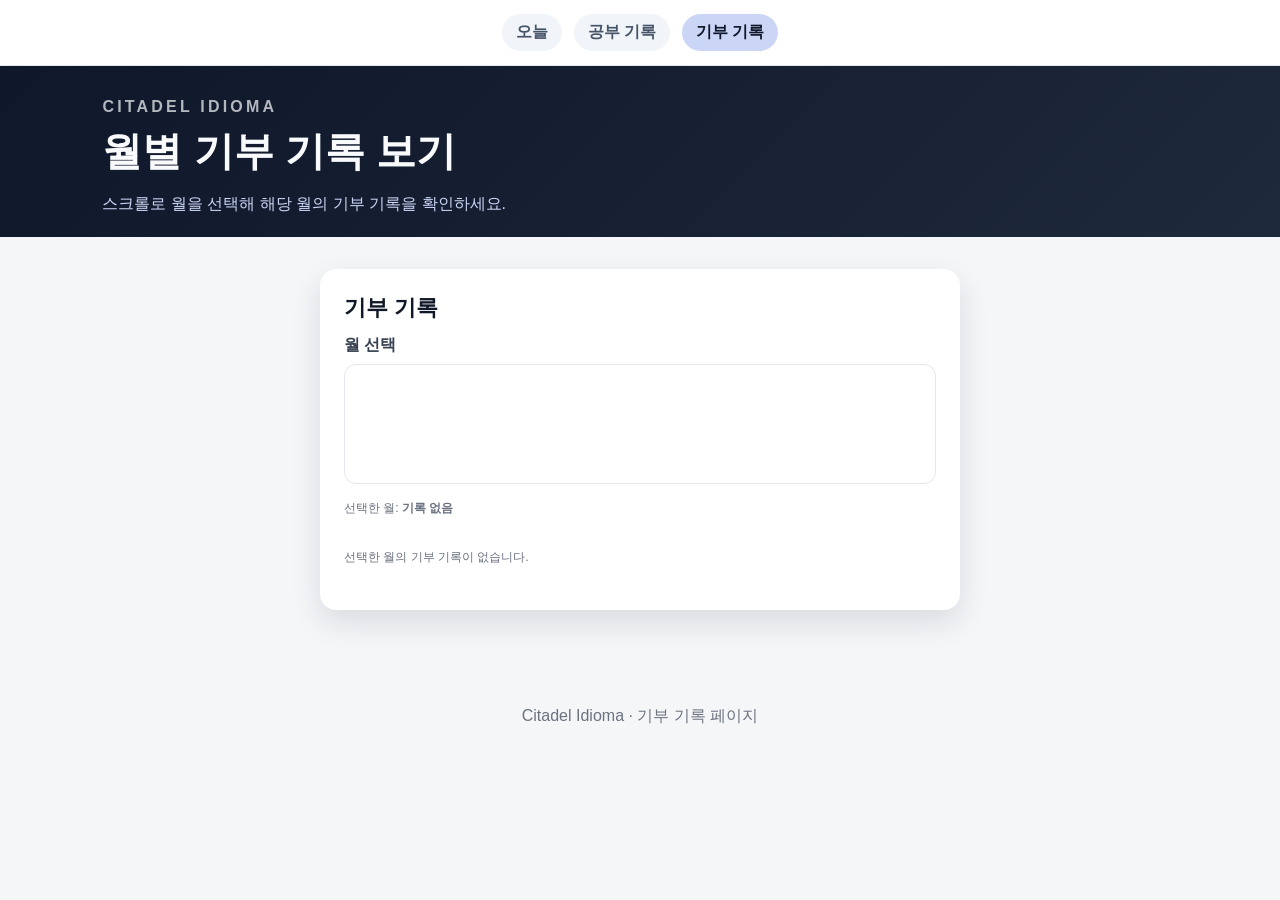
==== donation-history.html @ cbd3b204 "Update donation settings and pagination" ====
<!doctype html>
<html lang="ko">
  <head>
    <meta charset="UTF-8" />
    <meta name="viewport" content="width=device-width, initial-scale=1" />
    <title>Citadel Idioma · 기부 기록</title>
    <link rel="stylesheet" href="styles.css" />
  </head>
  <body>
    <nav class="site-nav">
      <a href="index.html">오늘</a>
      <a href="study-history.html">공부 기록</a>
      <a href="donation-history.html" class="active">기부 기록</a>
    </nav>

    <header class="hero compact">
      <div>
        <p class="eyebrow">Citadel Idioma</p>
        <h1>월별 기부 기록 보기</h1>
        <p class="subtitle">스크롤로 월을 선택해 해당 월의 기부 기록을 확인하세요.</p>
      </div>
    </header>

    <main>
      <section class="grid single">
        <div class="card">
          <h2>기부 기록</h2>
          <div class="stack">
            <label>
              월 선택
              <select id="donation-month-select" class="scroll-select" size="6"></select>
            </label>
            <p class="hint">
              선택한 월: <strong id="donation-history-month">-</strong>
            </p>
            <div id="donation-history-list" class="history-list"></div>
            <p id="donation-history-empty-page" class="hint">선택한 월의 기부 기록이 없습니다.</p>
            <div id="donation-history-pagination" class="pagination"></div>
          </div>
        </div>
      </section>
    </main>

    <footer>
      <p>Citadel Idioma · 기부 기록 페이지</p>
    </footer>

    <script src="app.js"></script>
  </body>
</html>
---- styles.css ----
:root {
  color-scheme: light;
  font-family: "Pretendard", "Apple SD Gothic Neo", "Malgun Gothic", sans-serif;
  background: #f5f6f8;
  color: #111827;
}

* {
  box-sizing: border-box;
}

body {
  margin: 0;
  padding: 0;
}

.site-nav {
  display: flex;
  gap: 12px;
  align-items: center;
  justify-content: center;
  padding: 14px 16px;
  background: #ffffff;
  border-bottom: 1px solid #e2e8f0;
  position: sticky;
  top: 0;
  z-index: 5;
}

.site-nav a {
  text-decoration: none;
  color: #475569;
  font-weight: 600;
  padding: 8px 14px;
  border-radius: 999px;
  background: #f1f5f9;
}

.site-nav a.active {
  color: #0f172a;
  background: #cbd5f5;
}

header.hero {
  display: grid;
  grid-template-columns: repeat(auto-fit, minmax(280px, 1fr));
  gap: 24px;
  padding: 48px 8vw 32px;
  align-items: center;
  background: linear-gradient(135deg, #0f172a, #1e293b);
  color: #f8fafc;
}

header.hero.compact {
  padding: 32px 8vw 20px;
}

h1 {
  margin: 8px 0 12px;
  font-size: clamp(28px, 4vw, 40px);
}

h2 {
  margin-top: 0;
  font-size: 22px;
}

.eyebrow {
  letter-spacing: 0.2em;
  text-transform: uppercase;
  font-weight: 600;
  opacity: 0.7;
  margin: 0;
}

.subtitle {
  max-width: 520px;
  line-height: 1.6;
  margin: 0;
  color: #cbd5f5;
}

main {
  padding: 32px 8vw 56px;
}

.grid {
  display: grid;
  gap: 24px;
  grid-template-columns: repeat(auto-fit, minmax(300px, 1fr));
}

.grid.single {
  grid-template-columns: minmax(280px, 640px);
  justify-content: center;
}

.card {
  background: #ffffff;
  border-radius: 16px;
  padding: 24px;
  box-shadow: 0 12px 30px rgba(15, 23, 42, 0.12);
}

.card h2 {
  margin-bottom: 12px;
}

.muted {
  margin-top: 0;
  color: #6b7280;
  line-height: 1.5;
}

.stack {
  display: grid;
  gap: 16px;
}

.row {
  display: flex;
  gap: 12px;
  flex-wrap: wrap;
  align-items: center;
}

.status-row {
  justify-content: space-between;
}

label {
  display: grid;
  gap: 8px;
  font-weight: 600;
  color: #374151;
}

input[type="text"],
input[type="number"],
input:not([type]) {
  padding: 10px 12px;
  border-radius: 10px;
  border: 1px solid #d1d5db;
  font-size: 14px;
}

textarea {
  padding: 10px 12px;
  border-radius: 10px;
  border: 1px solid #d1d5db;
  font-size: 14px;
  resize: vertical;
  min-height: 80px;
}

textarea[readonly] {
  background: #f9fafb;
  color: #111827;
}

select {
  padding: 10px 12px;
  border-radius: 10px;
  border: 1px solid #d1d5db;
  font-size: 14px;
  background: #fff;
}

.hidden {
  display: none;
}

button,
.file {
  border: none;
  padding: 10px 16px;
  border-radius: 999px;
  font-weight: 600;
  cursor: pointer;
  background: #e5e7eb;
  color: #111827;
  transition: all 0.2s ease;
}

button:hover,
.file:hover {
  transform: translateY(-1px);
  box-shadow: 0 8px 18px rgba(15, 23, 42, 0.12);
}

button:focus-visible,
button.is-pressed,
.file:focus-visible {
  outline: 3px solid #0f172a;
  outline-offset: 2px;
  box-shadow: 0 0 0 4px rgba(15, 23, 42, 0.15);
}

button.primary {
  background: #2563eb;
  color: #fff;
}

#discord-app-login {
  flex: 1;
}

#discord-web-login {
  flex: 1;
}

button.accent,
#download.accent {
  background: #f59e0b;
  color: #111827;
  text-decoration: none;
}

button.ghost {
  background: transparent;
  border: 1px solid #cbd5f5;
}

.timer {
  font-size: 36px;
  font-weight: 700;
  letter-spacing: 1px;
}

.pill {
  background: #e2e8f0;
  color: #1f2937;
  font-weight: 600;
  padding: 8px 12px;
  border-radius: 999px;
  font-size: 13px;
}

.session-list {
  display: grid;
  gap: 12px;
  padding: 12px;
  border-radius: 12px;
  border: 1px solid #e5e7eb;
  background: #f8fafc;
}

.session-title {
  margin: 0;
  font-weight: 700;
  color: #0f172a;
}

.session-items {
  display: grid;
  gap: 12px;
}

.session-item {
  background: #fff;
  border-radius: 12px;
  padding: 12px 14px;
  border: 1px solid #e5e7eb;
  display: grid;
  gap: 8px;
}

.session-header {
  display: flex;
  justify-content: space-between;
  align-items: center;
  gap: 8px;
}

.session-index {
  font-weight: 700;
  color: #1f2937;
}

.session-status {
  font-size: 12px;
  font-weight: 700;
  padding: 4px 10px;
  border-radius: 999px;
  background: #f1f5f9;
  color: #475569;
}

.session-status.success {
  background: #dcfce7;
  color: #166534;
}

.session-status.pending {
  background: #fee2e2;
  color: #991b1b;
}

.session-meta {
  display: grid;
  gap: 4px;
  font-size: 13px;
  color: #475569;
}

.session-meta strong {
  color: #111827;
}

.session-meta .session-rate {
  color: #1d4ed8;
  font-weight: 700;
}

.history-list {
  display: grid;
  gap: 10px;
}

.history-item {
  background: #fff;
  border-radius: 12px;
  padding: 12px 14px;
  border: 1px solid #e5e7eb;
  display: grid;
  gap: 6px;
  font-size: 13px;
  color: #475569;
}

.history-item strong {
  color: #111827;
}

.history-day {
  display: grid;
  gap: 8px;
  padding: 12px;
  border-radius: 12px;
  border: 1px solid #e5e7eb;
  background: #f8fafc;
}

.history-day__title {
  margin: 0;
  font-weight: 700;
  color: #0f172a;
  font-size: 14px;
}

.blink-address {
  display: grid;
  gap: 6px;
  padding: 12px 14px;
  border-radius: 12px;
  border: 1px solid #e5e7eb;
  background: #f8fafc;
}

.blink-label {
  font-size: 12px;
  color: #64748b;
  font-weight: 700;
}

.locked {
  opacity: 0.6;
  pointer-events: none;
  filter: grayscale(0.2);
}

.preview {
  display: grid;
  gap: 12px;
}

.preview video,
.preview canvas,
.preview img,
.result canvas {
  width: 100%;
  border-radius: 12px;
  background: #0f172a;
  min-height: 220px;
  object-fit: cover;
}

.preview canvas,
.preview img {
  display: none;
}

#badge {
  display: none;
}

.profile {
  border-radius: 14px;
  overflow: hidden;
  border: 1px solid #e5e7eb;
  display: none;
}

.profile .banner {
  height: 90px;
  background: linear-gradient(135deg, #1e293b, #334155);
}

.profile-body {
  display: flex;
  gap: 12px;
  align-items: center;
  padding: 12px 16px 16px;
}

.profile-body img {
  width: 56px;
  height: 56px;
  border-radius: 50%;
  background: #e5e7eb;
  border: 3px solid transparent;
  box-sizing: border-box;
}

.profile-body img.status-ok {
  border-color: #16a34a;
}

.profile-body img.status-pending {
  border-color: #dc2626;
}

.login-user {
  display: inline-flex;
  align-items: center;
  gap: 8px;
  font-weight: 700;
  color: #0f172a;
  background: #e2e8f0;
  border-radius: 999px;
  padding: 8px 12px;
}

.login-label {
  font-size: 12px;
  color: #475569;
}

.profile-name {
  margin: 0;
  font-weight: 700;
  color: #0f172a;
}

.profile-meta {
  margin: 4px 0 0;
  color: #475569;
  font-size: 13px;
}

#discord-card h2 {
  color: #0f172a;
}

.result {
  display: grid;
  gap: 12px;
}

#download {
  display: none;
  justify-content: center;
  padding: 10px 16px;
  border-radius: 999px;
  text-align: center;
}

#discord-logout {
  display: none;
}

.hint {
  font-size: 12px;
  color: #6b7280;
  margin: 0;
}

.pagination {
  display: flex;
  flex-wrap: wrap;
  gap: 8px;
  justify-content: center;
  padding-top: 4px;
}

.page-button {
  border-radius: 10px;
  padding: 6px 12px;
  border: 1px solid #cbd5f5;
  background: #fff;
  font-size: 13px;
}

.page-button.active {
  background: #1e293b;
  color: #fff;
  border-color: #1e293b;
}

.scroll-select {
  width: 100%;
  padding: 8px;
  border-radius: 12px;
  border: 1px solid #e2e8f0;
  background: #ffffff;
  font-size: 14px;
}

.file input {
  display: none;
}

footer {
  text-align: center;
  padding: 24px;
  color: #6b7280;
}

.wallet-modal {
  position: fixed;
  inset: 0;
  background: rgba(15, 23, 42, 0.6);
  display: flex;
  align-items: center;
  justify-content: center;
  padding: 24px;
  z-index: 20;
}

.wallet-modal.hidden {
  display: none;
}

.wallet-modal__panel {
  background: #ffffff;
  border-radius: 16px;
  padding: 20px;
  width: min(420px, 100%);
  box-shadow: 0 20px 60px rgba(15, 23, 42, 0.2);
  display: grid;
  gap: 16px;
}

.wallet-modal__header {
  display: flex;
  justify-content: space-between;
  align-items: center;
  gap: 12px;
}

.wallet-modal__header h3 {
  margin: 0;
  font-size: 18px;
  color: #0f172a;
}

.wallet-modal__close {
  border: none;
  background: transparent;
  font-size: 18px;
  cursor: pointer;
  color: #64748b;
}

.wallet-modal__body {
  display: grid;
  gap: 12px;
}

.wallet-invoice {
  display: grid;
  gap: 12px;
  padding: 12px;
  border-radius: 12px;
  border: 1px solid #e5e7eb;
  background: #f8fafc;
  justify-items: center;
}

.wallet-invoice__label {
  margin: 0;
  font-size: 12px;
  font-weight: 700;
  color: #64748b;
  text-transform: uppercase;
  letter-spacing: 0.08em;
}

.wallet-invoice__content {
  display: flex;
  gap: 12px;
  align-items: center;
  flex-wrap: wrap;
  justify-content: center;
}

#wallet-invoice-qr {
  width: 100%;
  max-width: 240px;
  border-radius: 12px;
  justify-self: center;
  background: #fff;
  padding: 8px;
  flex: 0 0 160px;
  cursor: pointer;
}

.wallet-option {
  width: 100%;
  justify-content: center;
  background: #0f172a;
  color: #f8fafc;
}

.wallet-option:hover {
  background: #1e293b;
}

.wallet-option:disabled {
  cursor: not-allowed;
  opacity: 0.6;
  background: #334155;
}

@media (max-width: 640px) {
  header.hero {
    padding: 40px 6vw 28px;
  }

  main {
    padding: 28px 6vw 40px;
  }
}
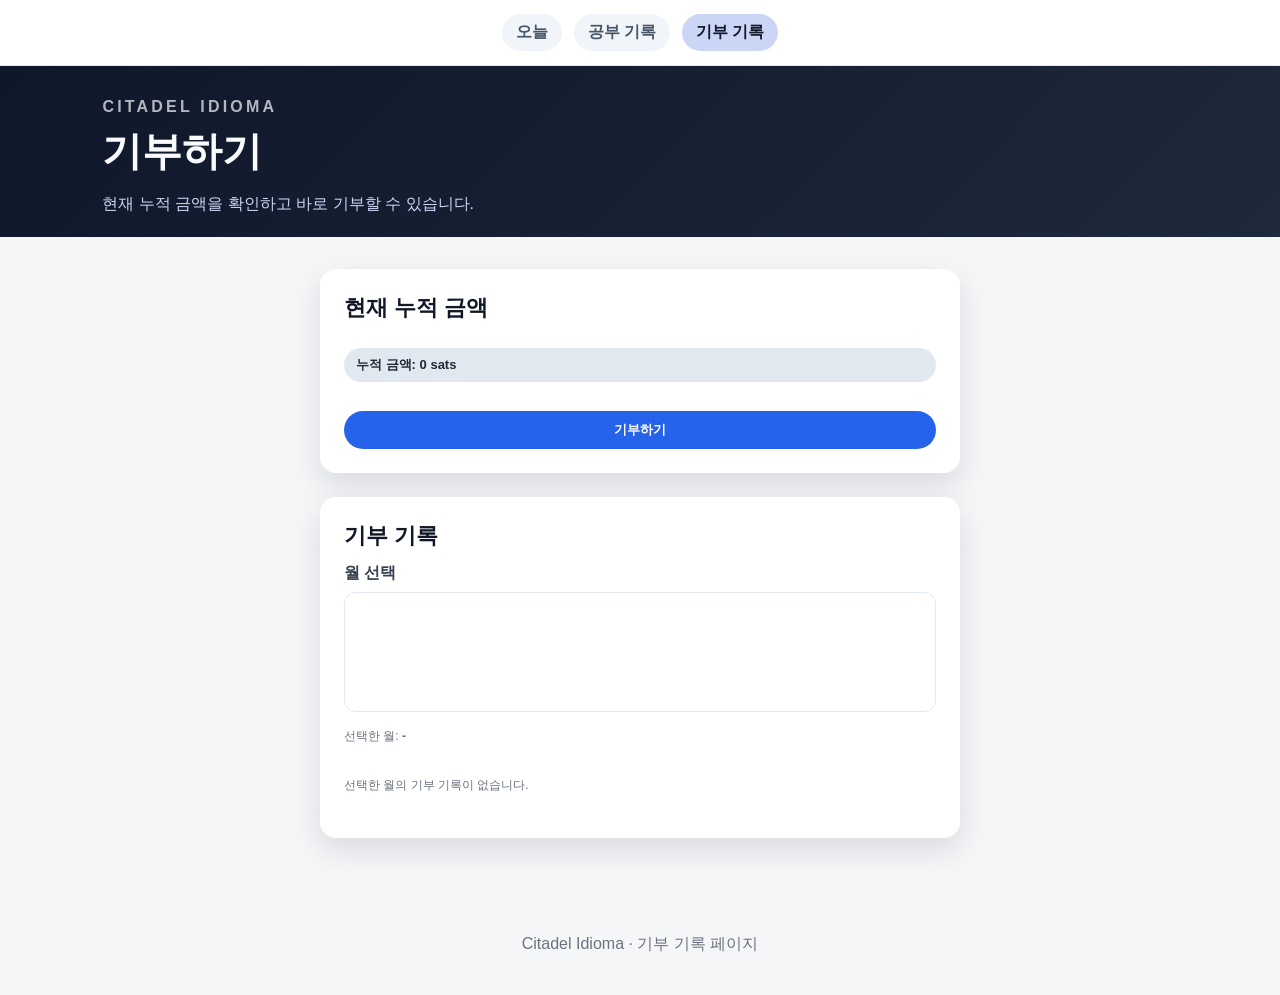
==== commit 38846c36: "Merge pull request #39 from AsadoConKimchi/codex/update-study-tracking-and-donation-features-09vzz7 " ====
--- a/donation-history.html
+++ b/donation-history.html
@@ -16,13 +16,20 @@
     <header class="hero compact">
       <div>
         <p class="eyebrow">Citadel Idioma</p>
-        <h1>월별 기부 기록 보기</h1>
-        <p class="subtitle">스크롤로 월을 선택해 해당 월의 기부 기록을 확인하세요.</p>
+        <h1>기부하기</h1>
+        <p class="subtitle">현재 누적 금액을 확인하고 바로 기부할 수 있습니다.</p>
       </div>
     </header>
 
     <main>
       <section class="grid single">
+        <div class="card">
+          <h2>현재 누적 금액</h2>
+          <div class="stack">
+            <p class="pill">누적 금액: <strong id="donation-page-total">0 sats</strong></p>
+            <button id="donation-page-pay" class="primary">기부하기</button>
+          </div>
+        </div>
         <div class="card">
           <h2>기부 기록</h2>
           <div class="stack">
--- a/styles.css
+++ b/styles.css
@@ -227,6 +227,17 @@
   letter-spacing: 1px;
 }
 
+.timer-row {
+  display: flex;
+  flex-direction: column;
+  gap: 6px;
+}
+
+.timer-note {
+  font-size: 13px;
+  color: #64748b;
+}
+
 .pill {
   background: #e2e8f0;
   color: #1f2937;
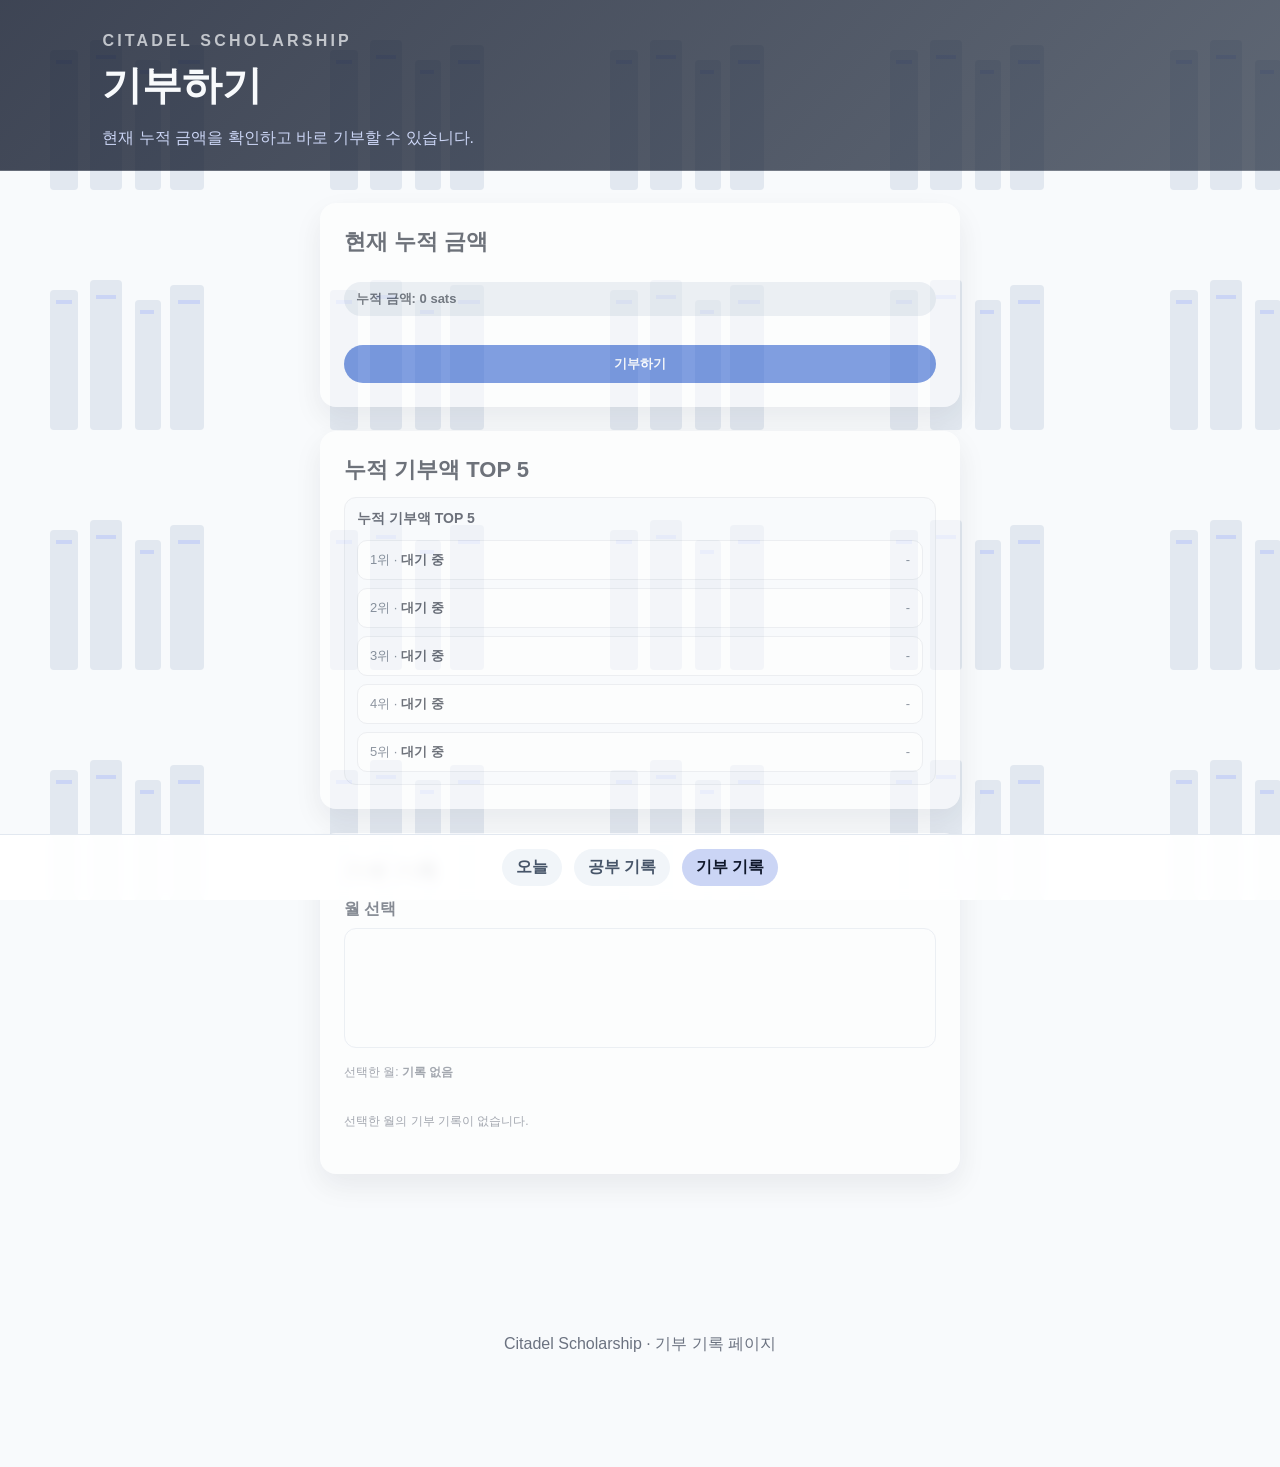
==== commit b07644f3: "Enable video uploads for certification cards" ====
--- a/donation-history.html
+++ b/donation-history.html
@@ -3,7 +3,7 @@
   <head>
     <meta charset="UTF-8" />
     <meta name="viewport" content="width=device-width, initial-scale=1" />
-    <title>Citadel Idioma · 기부 기록</title>
+    <title>Citadel Scholarship · 기부 기록</title>
     <link rel="stylesheet" href="styles.css" />
   </head>
   <body>
@@ -15,7 +15,7 @@
 
     <header class="hero compact">
       <div>
-        <p class="eyebrow">Citadel Idioma</p>
+        <p class="eyebrow">Citadel Scholarship</p>
         <h1>기부하기</h1>
         <p class="subtitle">현재 누적 금액을 확인하고 바로 기부할 수 있습니다.</p>
       </div>
@@ -28,6 +28,15 @@
           <div class="stack">
             <p class="pill">누적 금액: <strong id="donation-page-total">0 sats</strong></p>
             <button id="donation-page-pay" class="primary">기부하기</button>
+          </div>
+        </div>
+        <div class="card">
+          <h2>누적 기부액 TOP 5</h2>
+          <div class="stack">
+            <div class="leaderboard">
+              <p class="leaderboard-title">누적 기부액 TOP 5</p>
+              <ol id="donation-leaderboard" class="leaderboard-list"></ol>
+            </div>
           </div>
         </div>
         <div class="card">
@@ -49,7 +58,7 @@
     </main>
 
     <footer>
-      <p>Citadel Idioma · 기부 기록 페이지</p>
+      <p>Citadel Scholarship · 기부 기록 페이지</p>
     </footer>
 
     <script src="app.js"></script>
--- a/styles.css
+++ b/styles.css
@@ -1,7 +1,6 @@
 :root {
   color-scheme: light;
   font-family: "Pretendard", "Apple SD Gothic Neo", "Malgun Gothic", sans-serif;
-  background: #f5f6f8;
   color: #111827;
 }
 
@@ -12,6 +11,11 @@
 body {
   margin: 0;
   padding: 0;
+  min-height: 100vh;
+  background-color: #f8fafc;
+  background-image: url("data:image/svg+xml,%3Csvg%20xmlns%3D%27http%3A//www.w3.org/2000/svg%27%20width%3D%27240%27%20height%3D%27240%27%20viewBox%3D%270%200%20240%20240%27%3E%3Crect%20width%3D%27240%27%20height%3D%27240%27%20fill%3D%27%23f8fafc%27/%3E%3Cg%20fill%3D%27%23e2e8f0%27%3E%3Crect%20x%3D%2730%27%20y%3D%2750%27%20width%3D%2728%27%20height%3D%27140%27%20rx%3D%274%27/%3E%3Crect%20x%3D%2770%27%20y%3D%2740%27%20width%3D%2732%27%20height%3D%27150%27%20rx%3D%274%27/%3E%3Crect%20x%3D%27115%27%20y%3D%2760%27%20width%3D%2726%27%20height%3D%27130%27%20rx%3D%274%27/%3E%3Crect%20x%3D%27150%27%20y%3D%2745%27%20width%3D%2734%27%20height%3D%27145%27%20rx%3D%274%27/%3E%3C/g%3E%3Cg%20fill%3D%27%23cbd5f5%27%3E%3Crect%20x%3D%2736%27%20y%3D%2760%27%20width%3D%2716%27%20height%3D%274%27/%3E%3Crect%20x%3D%2776%27%20y%3D%2755%27%20width%3D%2720%27%20height%3D%274%27/%3E%3Crect%20x%3D%27120%27%20y%3D%2770%27%20width%3D%2714%27%20height%3D%274%27/%3E%3Crect%20x%3D%27158%27%20y%3D%2760%27%20width%3D%2722%27%20height%3D%274%27/%3E%3C/g%3E%3C/svg%3E");
+  background-size: 280px 240px;
+  background-attachment: fixed;
 }
 
 .site-nav {
@@ -20,11 +24,14 @@
   align-items: center;
   justify-content: center;
   padding: 14px 16px;
-  background: #ffffff;
-  border-bottom: 1px solid #e2e8f0;
-  position: sticky;
-  top: 0;
-  z-index: 5;
+  background: rgba(255, 255, 255, 0.92);
+  border-top: 1px solid #e2e8f0;
+  position: fixed;
+  bottom: 0;
+  left: 0;
+  right: 0;
+  z-index: 10;
+  backdrop-filter: blur(6px);
 }
 
 .site-nav a {
@@ -42,13 +49,13 @@
 }
 
 header.hero {
-  display: grid;
-  grid-template-columns: repeat(auto-fit, minmax(280px, 1fr));
-  gap: 24px;
   padding: 48px 8vw 32px;
-  align-items: center;
-  background: linear-gradient(135deg, #0f172a, #1e293b);
   color: #f8fafc;
+  background-image:
+    linear-gradient(135deg, rgba(15, 23, 42, 0.8), rgba(30, 41, 59, 0.7)),
+    url("https://images.unsplash.com/photo-1519682337058-a94d519337bc?auto=format&fit=crop&w=1800&q=80");
+  background-size: cover;
+  background-position: center;
 }
 
 header.hero.compact {
@@ -58,6 +65,48 @@
 h1 {
   margin: 8px 0 12px;
   font-size: clamp(28px, 4vw, 40px);
+}
+
+.hero-top {
+  display: flex;
+  align-items: flex-start;
+  justify-content: space-between;
+  gap: 24px;
+  flex-wrap: wrap;
+}
+
+.hero-brand {
+  max-width: 520px;
+}
+
+.hero-brand-title {
+  margin: 0 0 8px;
+  font-size: 18px;
+  font-weight: 700;
+  letter-spacing: 0.08em;
+}
+
+.hero-brand-subtitle {
+  margin: 0;
+  font-size: 18px;
+  line-height: 1.6;
+  color: #e2e8f0;
+}
+
+.hero-login {
+  display: grid;
+  gap: 12px;
+  justify-items: end;
+  text-align: right;
+  min-width: min(360px, 100%);
+}
+
+.hero-login-actions {
+  justify-content: flex-end;
+}
+
+.hero-login-meta {
+  justify-content: flex-end;
 }
 
 h2 {
@@ -81,7 +130,7 @@
 }
 
 main {
-  padding: 32px 8vw 56px;
+  padding: 32px 8vw 120px;
 }
 
 .grid {
@@ -142,6 +191,31 @@
   border-radius: 10px;
   border: 1px solid #d1d5db;
   font-size: 14px;
+}
+
+.unit-input {
+  position: relative;
+  display: block;
+}
+
+.unit-input input {
+  padding-right: 56px;
+}
+
+.unit-input::after {
+  content: attr(data-unit);
+  position: absolute;
+  right: 14px;
+  top: 50%;
+  transform: translateY(-50%);
+  font-size: 13px;
+  font-weight: 600;
+  color: #94a3b8;
+  pointer-events: none;
+}
+
+.unit-input input::placeholder {
+  color: #94a3b8;
 }
 
 textarea {
@@ -401,6 +475,10 @@
   display: none;
 }
 
+#camera {
+  display: none;
+}
+
 #badge {
   display: none;
 }
@@ -410,18 +488,14 @@
   overflow: hidden;
   border: 1px solid #e5e7eb;
   display: none;
-}
-
-.profile .banner {
-  height: 90px;
-  background: linear-gradient(135deg, #1e293b, #334155);
+  background: #ffffff;
 }
 
 .profile-body {
   display: flex;
   gap: 12px;
   align-items: center;
-  padding: 12px 16px 16px;
+  padding: 16px;
 }
 
 .profile-body img {
@@ -469,6 +543,16 @@
   font-size: 13px;
 }
 
+.profile-actions {
+  justify-content: space-between;
+  gap: 12px;
+  padding: 0 16px 16px;
+}
+
+.profile-actions button {
+  flex: 1;
+}
+
 #discord-card h2 {
   color: #0f172a;
 }
@@ -533,7 +617,7 @@
 
 footer {
   text-align: center;
-  padding: 24px;
+  padding: 24px 24px 96px;
   color: #6b7280;
 }
 
@@ -562,6 +646,17 @@
   gap: 16px;
 }
 
+.wallet-toast {
+  margin: 0;
+  padding: 8px 12px;
+  border-radius: 999px;
+  font-size: 13px;
+  font-weight: 600;
+  text-align: center;
+  color: #0f172a;
+  background: #e2e8f0;
+}
+
 .wallet-modal__header {
   display: flex;
   justify-content: space-between;
@@ -633,6 +728,19 @@
   color: #f8fafc;
 }
 
+.wallet-option--link {
+  text-decoration: none;
+  display: inline-flex;
+  align-items: center;
+}
+
+.wallet-option[aria-disabled="true"] {
+  cursor: not-allowed;
+  opacity: 0.6;
+  background: #334155;
+  pointer-events: none;
+}
+
 .wallet-option:hover {
   background: #1e293b;
 }
@@ -643,12 +751,113 @@
   background: #334155;
 }
 
+.timer-modal {
+  position: fixed;
+  inset: 0;
+  background: rgba(15, 23, 42, 0.7);
+  display: flex;
+  align-items: center;
+  justify-content: center;
+  padding: 24px;
+  z-index: 30;
+}
+
+.timer-modal.hidden {
+  display: none;
+}
+
+.timer-modal__panel {
+  background: #ffffff;
+  border-radius: 18px;
+  padding: 24px;
+  width: min(360px, 100%);
+  display: grid;
+  gap: 16px;
+  text-align: center;
+  box-shadow: 0 24px 60px rgba(15, 23, 42, 0.25);
+}
+
+.timer-modal__panel h3 {
+  margin: 0;
+  font-size: 20px;
+  color: #0f172a;
+}
+
+.timer-modal__time {
+  font-size: 40px;
+  font-weight: 800;
+  letter-spacing: 1px;
+}
+
+.timer-modal__note {
+  margin: 0;
+  font-size: 14px;
+  color: #475569;
+}
+
+.timer-modal__actions {
+  justify-content: center;
+  gap: 10px;
+}
+
+.timer-modal__actions button {
+  flex: 1;
+}
+
+html.timer-modal-open,
+body.timer-modal-open {
+  overflow: hidden;
+  height: 100%;
+  touch-action: none;
+}
+
+.leaderboard {
+  display: grid;
+  gap: 12px;
+  padding: 12px;
+  border-radius: 12px;
+  border: 1px solid #e5e7eb;
+  background: #f8fafc;
+}
+
+.leaderboard-title {
+  margin: 0;
+  font-weight: 700;
+  color: #0f172a;
+  font-size: 14px;
+}
+
+.leaderboard-list {
+  list-style: none;
+  margin: 0;
+  padding: 0;
+  display: grid;
+  gap: 8px;
+}
+
+.leaderboard-item {
+  display: flex;
+  justify-content: space-between;
+  align-items: center;
+  gap: 12px;
+  background: #ffffff;
+  border-radius: 10px;
+  padding: 10px 12px;
+  border: 1px solid #e5e7eb;
+  font-size: 13px;
+  color: #475569;
+}
+
+.leaderboard-item strong {
+  color: #111827;
+}
+
 @media (max-width: 640px) {
   header.hero {
     padding: 40px 6vw 28px;
   }
 
   main {
-    padding: 28px 6vw 40px;
+    padding: 28px 6vw 110px;
   }
 }
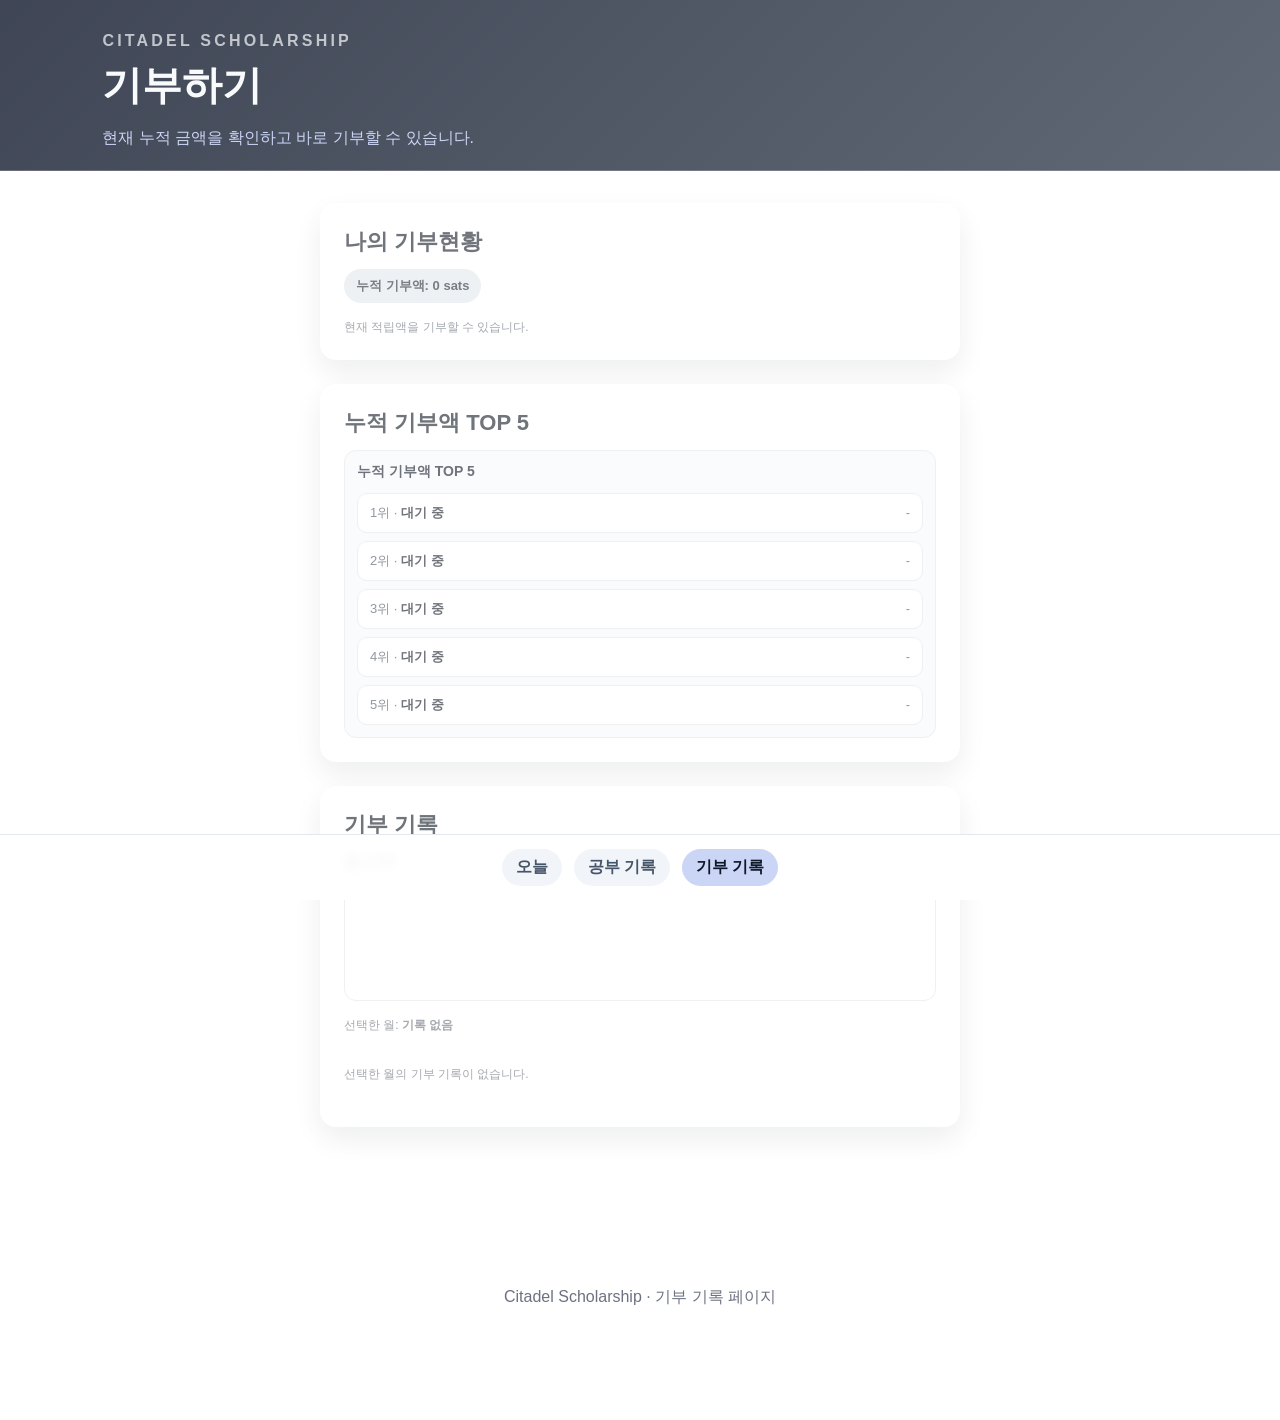
==== commit 1415288d: "Implement UI improvements and fix accumulated sats calculation UI 개선 및 적립액 계산 버그 수정  변경사항: 1. 토글 상태 " ====
--- a/donation-history.html
+++ b/donation-history.html
@@ -24,10 +24,16 @@
     <main>
       <section class="grid single">
         <div class="card">
-          <h2>현재 누적 금액</h2>
+          <h2>나의 기부현황</h2>
           <div class="stack">
-            <p class="pill">누적 금액: <strong id="donation-page-total">0 sats</strong></p>
-            <button id="donation-page-pay" class="primary">기부하기</button>
+            <div class="row">
+              <span class="pill">누적 기부액: <strong id="donation-page-donated">0 sats</strong></span>
+            </div>
+            <div class="row" id="donation-page-accumulated-row">
+              <span class="pill">현재 적립액: <strong id="donation-page-accumulated">0 sats</strong></span>
+            </div>
+            <button id="donation-page-pay" class="primary">적립액 기부하기</button>
+            <p class="hint">현재 적립액을 기부할 수 있습니다.</p>
           </div>
         </div>
         <div class="card">
--- a/styles.css
+++ b/styles.css
@@ -12,10 +12,7 @@
   margin: 0;
   padding: 0;
   min-height: 100vh;
-  background-color: #f8fafc;
-  background-image: url("data:image/svg+xml,%3Csvg%20xmlns%3D%27http%3A//www.w3.org/2000/svg%27%20width%3D%27240%27%20height%3D%27240%27%20viewBox%3D%270%200%20240%20240%27%3E%3Crect%20width%3D%27240%27%20height%3D%27240%27%20fill%3D%27%23f8fafc%27/%3E%3Cg%20fill%3D%27%23e2e8f0%27%3E%3Crect%20x%3D%2730%27%20y%3D%2750%27%20width%3D%2728%27%20height%3D%27140%27%20rx%3D%274%27/%3E%3Crect%20x%3D%2770%27%20y%3D%2740%27%20width%3D%2732%27%20height%3D%27150%27%20rx%3D%274%27/%3E%3Crect%20x%3D%27115%27%20y%3D%2760%27%20width%3D%2726%27%20height%3D%27130%27%20rx%3D%274%27/%3E%3Crect%20x%3D%27150%27%20y%3D%2745%27%20width%3D%2734%27%20height%3D%27145%27%20rx%3D%274%27/%3E%3C/g%3E%3Cg%20fill%3D%27%23cbd5f5%27%3E%3Crect%20x%3D%2736%27%20y%3D%2760%27%20width%3D%2716%27%20height%3D%274%27/%3E%3Crect%20x%3D%2776%27%20y%3D%2755%27%20width%3D%2720%27%20height%3D%274%27/%3E%3Crect%20x%3D%27120%27%20y%3D%2770%27%20width%3D%2714%27%20height%3D%274%27/%3E%3Crect%20x%3D%27158%27%20y%3D%2760%27%20width%3D%2722%27%20height%3D%274%27/%3E%3C/g%3E%3C/svg%3E");
-  background-size: 280px 240px;
-  background-attachment: fixed;
+  background-color: #ffffff;
 }
 
 .site-nav {
@@ -173,6 +170,43 @@
   align-items: center;
 }
 
+.donation-summary {
+  gap: 8px;
+  flex-wrap: nowrap;
+  font-size: 12px;
+}
+
+.donation-summary .pill {
+  white-space: nowrap;
+}
+
+.toast {
+  position: fixed;
+  left: 50%;
+  bottom: 96px;
+  transform: translateX(-50%);
+  padding: 10px 16px;
+  border-radius: 999px;
+  background: rgba(15, 23, 42, 0.9);
+  color: #f8fafc;
+  font-size: 13px;
+  font-weight: 600;
+  z-index: 20;
+  display: flex;
+  align-items: center;
+  gap: 12px;
+}
+
+.toast-close {
+  border: none;
+  background: transparent;
+  color: inherit;
+  font-size: 16px;
+  line-height: 1;
+  cursor: pointer;
+  padding: 0;
+}
+
 .status-row {
   justify-content: space-between;
 }
@@ -190,39 +224,15 @@
   padding: 10px 12px;
   border-radius: 10px;
   border: 1px solid #d1d5db;
-  font-size: 14px;
-}
-
-.unit-input {
-  position: relative;
-  display: block;
-}
-
-.unit-input input {
-  padding-right: 56px;
-}
-
-.unit-input::after {
-  content: attr(data-unit);
-  position: absolute;
-  right: 14px;
-  top: 50%;
-  transform: translateY(-50%);
-  font-size: 13px;
-  font-weight: 600;
-  color: #94a3b8;
-  pointer-events: none;
-}
-
-.unit-input input::placeholder {
-  color: #94a3b8;
-}
+  font-size: 16px;
+}
+
 
 textarea {
   padding: 10px 12px;
   border-radius: 10px;
   border: 1px solid #d1d5db;
-  font-size: 14px;
+  font-size: 16px;
   resize: vertical;
   min-height: 80px;
 }
@@ -236,7 +246,7 @@
   padding: 10px 12px;
   border-radius: 10px;
   border: 1px solid #d1d5db;
-  font-size: 14px;
+  font-size: 16px;
   background: #fff;
 }
 
@@ -245,6 +255,7 @@
 }
 
 button,
+.button-link,
 .file {
   border: none;
   padding: 10px 16px;
@@ -253,10 +264,12 @@
   cursor: pointer;
   background: #e5e7eb;
   color: #111827;
+  text-decoration: none;
   transition: all 0.2s ease;
 }
 
 button:hover,
+.button-link:hover,
 .file:hover {
   transform: translateY(-1px);
   box-shadow: 0 8px 18px rgba(15, 23, 42, 0.12);
@@ -264,13 +277,16 @@
 
 button:focus-visible,
 button.is-pressed,
+.button-link:focus-visible,
+.button-link.is-pressed,
 .file:focus-visible {
   outline: 3px solid #0f172a;
   outline-offset: 2px;
   box-shadow: 0 0 0 4px rgba(15, 23, 42, 0.15);
 }
 
-button.primary {
+button.primary,
+.button-link.primary {
   background: #2563eb;
   color: #fff;
 }
@@ -284,13 +300,15 @@
 }
 
 button.accent,
+.button-link.accent,
 #download.accent {
   background: #f59e0b;
   color: #111827;
   text-decoration: none;
 }
 
-button.ghost {
+button.ghost,
+.button-link.ghost {
   background: transparent;
   border: 1px solid #cbd5f5;
 }
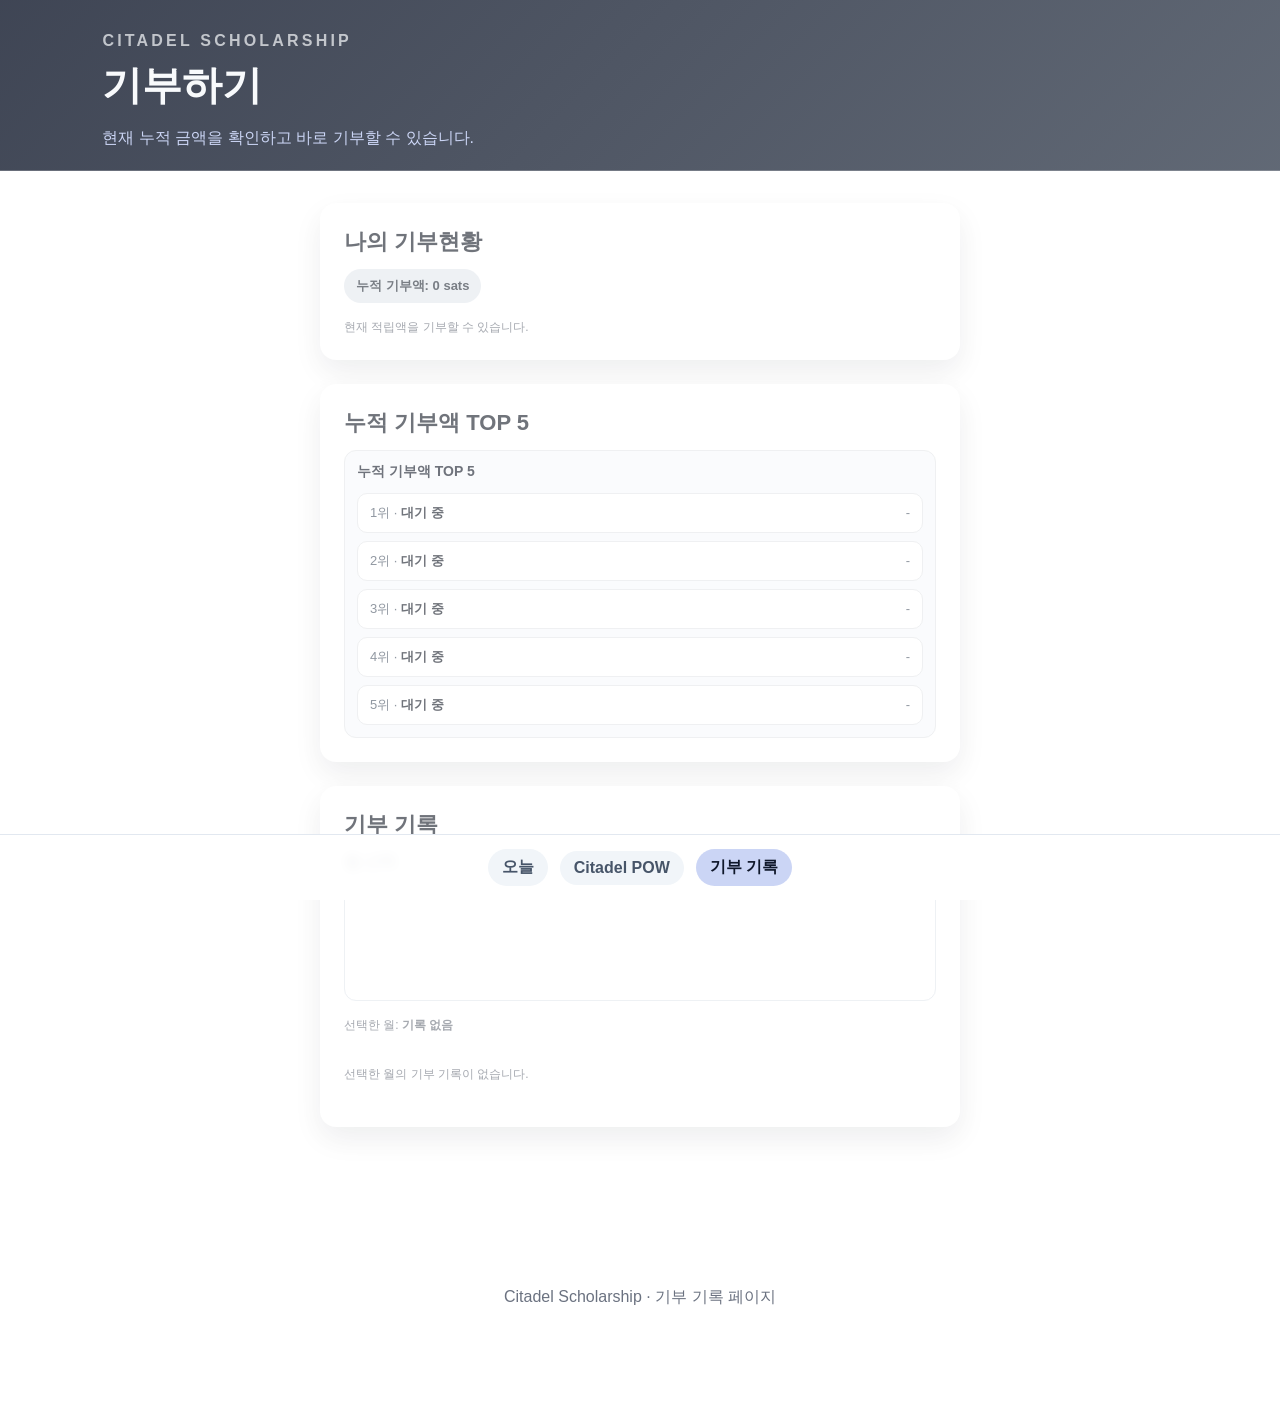
==== commit 5da3632e: "feat: Citadel POW 대시보드 UI 개편 1. 탭 이름 변경: '공부 기록' → 'Citadel POW'    - 모든 페이지 네비게이션 탭 이름 통일  2. POW 분" ====
--- a/donation-history.html
+++ b/donation-history.html
@@ -9,7 +9,7 @@
   <body>
     <nav class="site-nav">
       <a href="index.html">오늘</a>
-      <a href="study-history.html">공부 기록</a>
+      <a href="study-history.html">Citadel POW</a>
       <a href="donation-history.html" class="active">기부 기록</a>
     </nav>
 
@@ -67,6 +67,9 @@
       <p>Citadel Scholarship · 기부 기록 페이지</p>
     </footer>
 
+    <!-- 토글 상태를 위한 hidden input -->
+    <input type="hidden" id="donation-scope" value="session" />
+
     <script src="app.js"></script>
   </body>
 </html>
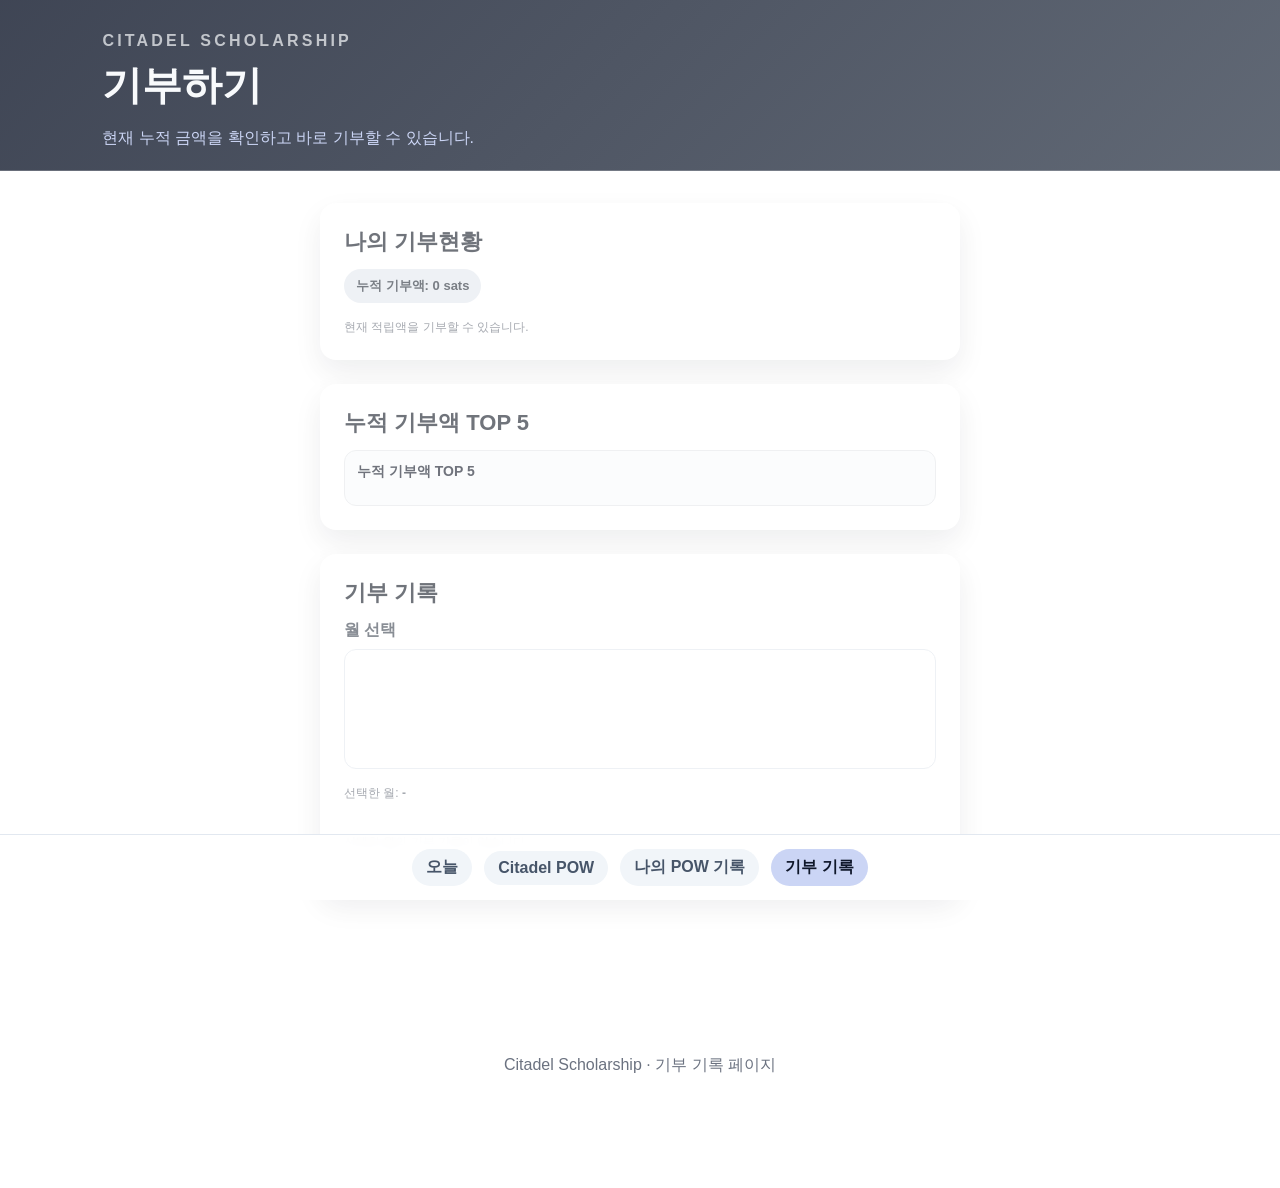
==== commit fc581afc: "feat: Phase 4 - 나의 POW 기록 탭 생성 독립된 POW 기록 페이지 구현: - my-pow-records.html: 나의 POW 기록 전용 페이지 - my-pow-r" ====
--- a/donation-history.html
+++ b/donation-history.html
@@ -10,6 +10,7 @@
     <nav class="site-nav">
       <a href="index.html">오늘</a>
       <a href="study-history.html">Citadel POW</a>
+      <a href="my-pow-records.html">나의 POW 기록</a>
       <a href="donation-history.html" class="active">기부 기록</a>
     </nav>
 
--- a/styles.css
+++ b/styles.css
@@ -146,6 +146,9 @@
   border-radius: 16px;
   padding: 24px;
   box-shadow: 0 12px 30px rgba(15, 23, 42, 0.12);
+  max-width: 100%;
+  overflow-x: hidden;
+  box-sizing: border-box;
 }
 
 .card h2 {
@@ -161,6 +164,8 @@
 .stack {
   display: grid;
   gap: 16px;
+  max-width: 100%;
+  overflow-x: hidden;
 }
 
 .row {
@@ -633,6 +638,37 @@
   display: none;
 }
 
+.toggle-group {
+  display: flex;
+  gap: 8px;
+  background: #f3f4f6;
+  padding: 4px;
+  border-radius: 999px;
+}
+
+.toggle-button {
+  flex: 1;
+  padding: 8px 16px;
+  border-radius: 999px;
+  border: none;
+  background: transparent;
+  color: #6b7280;
+  font-weight: 600;
+  font-size: 14px;
+  cursor: pointer;
+  transition: all 0.2s ease;
+}
+
+.toggle-button.active {
+  background: #ffffff;
+  color: #0f172a;
+  box-shadow: 0 2px 4px rgba(15, 23, 42, 0.1);
+}
+
+.toggle-button:hover:not(.active) {
+  color: #374151;
+}
+
 footer {
   text-align: center;
   padding: 24px 24px 96px;
@@ -701,6 +737,16 @@
   gap: 12px;
 }
 
+.wallet-modal__footer {
+  margin-top: 20px;
+  padding-top: 20px;
+  border-top: 1px solid #e2e8f0;
+  display: flex;
+  flex-direction: column;
+  gap: 12px;
+  align-items: center;
+}
+
 .wallet-invoice {
   display: grid;
   gap: 12px;
@@ -870,6 +916,120 @@
   color: #111827;
 }
 
+/* Carousel styles */
+#pow-carousel-container {
+  width: 100%;
+  max-width: 100%;
+  overflow: hidden;
+  box-sizing: border-box;
+}
+
+.pow-carousel {
+  position: relative;
+  display: flex;
+  align-items: center;
+  gap: 12px;
+  margin: 20px 0;
+  width: 100%;
+  max-width: 100%;
+  box-sizing: border-box;
+}
+
+.carousel-viewport {
+  flex: 1;
+  overflow: hidden;
+  border-radius: 12px;
+  background: #f8fafc;
+  max-height: 500px;
+  min-width: 0;
+}
+
+.carousel-track {
+  display: flex;
+  transition: transform 0.3s ease-in-out;
+  width: 100%;
+}
+
+.carousel-card {
+  min-width: 100%;
+  width: 100%;
+  flex-shrink: 0;
+  display: flex;
+  justify-content: center;
+  align-items: center;
+  padding: 16px;
+  max-height: 500px;
+  box-sizing: border-box;
+}
+
+.pow-badge-image {
+  max-width: 100%;
+  max-height: 450px;
+  width: auto;
+  height: auto;
+  object-fit: contain;
+  border-radius: 8px;
+  box-shadow: 0 4px 6px rgba(0, 0, 0, 0.1);
+}
+
+.pow-text-card {
+  background: #ffffff;
+  border: 1px solid #e5e7eb;
+  border-radius: 12px;
+  padding: 40px 20px;
+  text-align: center;
+  min-height: 200px;
+  display: flex;
+  flex-direction: column;
+  justify-content: center;
+  gap: 12px;
+}
+
+.pow-text-time {
+  font-size: 32px;
+  font-weight: 700;
+  color: #111827;
+}
+
+.pow-text-plan {
+  font-size: 16px;
+  color: #64748b;
+  line-height: 1.5;
+}
+
+.carousel-btn {
+  background: #ffffff;
+  border: 1px solid #e5e7eb;
+  border-radius: 50%;
+  width: 40px;
+  height: 40px;
+  display: flex;
+  align-items: center;
+  justify-content: center;
+  cursor: pointer;
+  font-size: 24px;
+  color: #111827;
+  transition: all 0.2s;
+}
+
+.carousel-btn:hover:not(:disabled) {
+  background: #f8fafc;
+  border-color: #d1d5db;
+}
+
+.carousel-btn:disabled {
+  opacity: 0.3;
+  cursor: not-allowed;
+}
+
+.carousel-indicator {
+  text-align: center;
+  font-size: 14px;
+  color: #64748b;
+  font-weight: 600;
+  margin-top: 12px;
+}
+
 @media (max-width: 640px) {
   header.hero {
     padding: 40px 6vw 28px;
@@ -878,4 +1038,600 @@
   main {
     padding: 28px 6vw 110px;
   }
-}
+
+  .card {
+    padding: 16px;
+  }
+
+  #pow-carousel-container {
+    width: 100%;
+    overflow-x: hidden;
+  }
+
+  .pow-carousel {
+    gap: 8px;
+    width: 100%;
+  }
+
+  .carousel-viewport {
+    max-height: 280px;
+  }
+
+  .carousel-card {
+    padding: 8px;
+    max-height: 280px;
+  }
+
+  .pow-badge-image {
+    max-height: 260px;
+  }
+
+  .carousel-btn {
+    width: 32px;
+    height: 32px;
+    font-size: 18px;
+  }
+
+  .pow-text-card {
+    padding: 20px 12px;
+    min-height: 120px;
+  }
+
+  .pow-text-time {
+    font-size: 20px;
+  }
+
+  .pow-text-plan {
+    font-size: 13px;
+  }
+}
+
+/* ============================================
+   Phase 2: 새로운 컴포넌트 스타일
+   ============================================ */
+
+/* Leaderboard 스타일 */
+.leaderboard-item {
+  display: flex;
+  align-items: center;
+  justify-content: space-between;
+  padding: 14px 18px;
+  margin-bottom: 10px;
+  background: #f8fafc;
+  border-radius: 12px;
+  transition: all 0.2s ease;
+}
+
+.leaderboard-item:hover {
+  background: #f1f5f9;
+  transform: translateX(4px);
+}
+
+.leaderboard-item.rank-1 {
+  background: linear-gradient(135deg, #fef3c7 0%, #fde68a 100%);
+  border: 2px solid #fbbf24;
+}
+
+.leaderboard-item.rank-2 {
+  background: linear-gradient(135deg, #e5e7eb 0%, #d1d5db 100%);
+  border: 2px solid #9ca3af;
+}
+
+.leaderboard-item.rank-3 {
+  background: linear-gradient(135deg, #fed7aa 0%, #fdba74 100%);
+  border: 2px solid #f97316;
+}
+
+.leaderboard-left {
+  display: flex;
+  align-items: center;
+  gap: 12px;
+  flex: 1;
+  min-width: 0;
+}
+
+.leaderboard-right {
+  display: flex;
+  align-items: center;
+  gap: 8px;
+  flex-shrink: 0;
+}
+
+.leaderboard-avatar {
+  width: 36px;
+  height: 36px;
+  border-radius: 50%;
+  object-fit: cover;
+  border: 2px solid #cbd5e1;
+}
+
+.leaderboard-username {
+  font-weight: 600;
+  font-size: 15px;
+  color: #1e293b;
+  overflow: hidden;
+  text-overflow: ellipsis;
+  white-space: nowrap;
+}
+
+.leaderboard-value {
+  font-weight: 700;
+  font-size: 16px;
+  color: #3b82f6;
+  white-space: nowrap;
+}
+
+.leaderboard-item .rank {
+  font-weight: 700;
+  font-size: 18px;
+  color: #64748b;
+  min-width: 32px;
+  text-align: center;
+}
+
+.leaderboard-item .rank.gold,
+.leaderboard-item .rank.silver,
+.leaderboard-item .rank.bronze {
+  font-size: 24px;
+}
+
+/* Carousel 개선 스타일 */
+.carousel-container {
+  position: relative;
+  width: 100%;
+  max-width: 600px;
+  margin: 0 auto;
+  overflow: hidden;
+}
+
+.carousel-track {
+  display: flex;
+  transition: transform 0.3s cubic-bezier(0.4, 0, 0.2, 1);
+  will-change: transform;
+}
+
+.carousel-card {
+  min-width: 100%;
+  flex-shrink: 0;
+  padding: 8px;
+}
+
+.carousel-card img.pow-badge-image {
+  width: 100%;
+  height: auto;
+  border-radius: 12px;
+  box-shadow: 0 4px 12px rgba(0, 0, 0, 0.1);
+}
+
+.pow-text-card {
+  background: linear-gradient(135deg, #f1f5f9 0%, #e2e8f0 100%);
+  padding: 32px;
+  border-radius: 12px;
+  text-align: center;
+  min-height: 200px;
+  display: flex;
+  flex-direction: column;
+  justify-content: center;
+  gap: 16px;
+  box-shadow: 0 4px 12px rgba(0, 0, 0, 0.08);
+}
+
+.pow-text-time {
+  font-size: 36px;
+  font-weight: 800;
+  color: #3b82f6;
+}
+
+.pow-text-plan {
+  font-size: 16px;
+  line-height: 1.6;
+  color: #475569;
+  max-height: 120px;
+  overflow: hidden;
+  text-overflow: ellipsis;
+}
+
+.carousel-controls {
+  display: flex;
+  justify-content: space-between;
+  align-items: center;
+  margin-top: 16px;
+  gap: 16px;
+}
+
+.carousel-button {
+  padding: 10px 16px;
+  border: 2px solid #cbd5e1;
+  background: #ffffff;
+  border-radius: 8px;
+  font-weight: 600;
+  cursor: pointer;
+  transition: all 0.2s ease;
+  color: #475569;
+}
+
+.carousel-button:hover:not(:disabled) {
+  background: #f1f5f9;
+  border-color: #94a3b8;
+}
+
+.carousel-button:disabled {
+  opacity: 0.4;
+  cursor: not-allowed;
+}
+
+.carousel-indicator {
+  font-size: 14px;
+  font-weight: 600;
+  color: #64748b;
+  flex: 1;
+  text-align: center;
+}
+
+/* Filter 패널 스타일 */
+.filter-panel {
+  background: #f8fafc;
+  border-radius: 12px;
+  padding: 20px;
+  margin-bottom: 24px;
+  border: 1px solid #e2e8f0;
+}
+
+.filter-row {
+  display: flex;
+  gap: 12px;
+  align-items: center;
+  flex-wrap: wrap;
+  margin-bottom: 12px;
+}
+
+.filter-row:last-child {
+  margin-bottom: 0;
+}
+
+.filter-label {
+  font-size: 14px;
+  font-weight: 600;
+  color: #475569;
+  min-width: 60px;
+}
+
+.filter-select,
+.filter-input {
+  flex: 1;
+  min-width: 0;
+  padding: 10px 14px;
+  border: 2px solid #cbd5e1;
+  border-radius: 8px;
+  font-size: 15px;
+  background: #ffffff;
+  color: #1e293b;
+  transition: border-color 0.2s ease;
+}
+
+.filter-select:focus,
+.filter-input:focus {
+  outline: none;
+  border-color: #3b82f6;
+}
+
+.filter-buttons {
+  display: flex;
+  gap: 8px;
+  flex-wrap: wrap;
+}
+
+.filter-button {
+  padding: 8px 16px;
+  border: 2px solid #cbd5e1;
+  background: #ffffff;
+  border-radius: 8px;
+  font-size: 14px;
+  font-weight: 600;
+  cursor: pointer;
+  transition: all 0.2s ease;
+  color: #475569;
+}
+
+.filter-button:hover {
+  background: #f1f5f9;
+  border-color: #94a3b8;
+}
+
+.filter-button.active {
+  background: #3b82f6;
+  border-color: #2563eb;
+  color: #ffffff;
+}
+
+/* 반응형: 모바일 */
+@media (max-width: 640px) {
+  .leaderboard-item {
+    padding: 12px 14px;
+  }
+
+  .leaderboard-avatar {
+    width: 32px;
+    height: 32px;
+  }
+
+  .leaderboard-username {
+    font-size: 14px;
+  }
+
+  .leaderboard-value {
+    font-size: 15px;
+  }
+
+  .filter-panel {
+    padding: 16px;
+  }
+
+  .filter-row {
+    flex-direction: column;
+    align-items: stretch;
+  }
+
+  .filter-label {
+    min-width: auto;
+  }
+
+  .pow-text-card {
+    padding: 24px;
+    min-height: 160px;
+  }
+
+  .pow-text-time {
+    font-size: 28px;
+  }
+
+  .pow-text-plan {
+    font-size: 14px;
+  }
+}
+
+/* 에러/힌트 메시지 스타일 개선 */
+.hint.error {
+  color: #dc2626;
+  background: #fee2e2;
+  padding: 12px 16px;
+  border-radius: 8px;
+  border: 1px solid #fecaca;
+}
+
+
+/* ============================================
+   Phase 3: 인기 기록 카드 스타일
+   ============================================ */
+
+/* 인기 기록 카드 헤더/푸터 */
+.popular-card-header {
+  display: flex;
+  justify-content: space-between;
+  align-items: center;
+  padding: 12px 16px;
+  background: rgba(255, 255, 255, 0.95);
+  border-radius: 12px 12px 0 0;
+  position: absolute;
+  top: 0;
+  left: 0;
+  right: 0;
+  z-index: 1;
+  backdrop-filter: blur(8px);
+}
+
+.pow-text-card .popular-card-header {
+  position: relative;
+  background: transparent;
+  padding: 0 0 12px 0;
+  backdrop-filter: none;
+}
+
+.popular-rank {
+  font-size: 24px;
+  font-weight: 800;
+  color: #3b82f6;
+}
+
+.popular-reactions {
+  font-size: 16px;
+  font-weight: 700;
+  color: #ec4899;
+  display: flex;
+  align-items: center;
+  gap: 4px;
+}
+
+.popular-card-footer {
+  display: flex;
+  justify-content: space-between;
+  align-items: center;
+  padding: 12px 16px;
+  background: rgba(255, 255, 255, 0.95);
+  border-radius: 0 0 12px 12px;
+  position: absolute;
+  bottom: 0;
+  left: 0;
+  right: 0;
+  z-index: 1;
+  backdrop-filter: blur(8px);
+}
+
+.pow-text-card .popular-card-footer {
+  position: relative;
+  background: transparent;
+  padding: 12px 0 0 0;
+  justify-content: center;
+  backdrop-filter: none;
+}
+
+.popular-username {
+  font-size: 15px;
+  font-weight: 700;
+  color: #1e293b;
+}
+
+.popular-time {
+  font-size: 14px;
+  font-weight: 600;
+  color: #64748b;
+}
+
+/* Carousel 카드 위치 조정 (인기 기록용) */
+.carousel-card {
+  position: relative;
+}
+
+.carousel-card .pow-badge-image {
+  position: relative;
+  z-index: 0;
+}
+
+/* 반응형: 모바일 */
+@media (max-width: 640px) {
+  .popular-card-header,
+  .popular-card-footer {
+    padding: 10px 12px;
+  }
+
+  .popular-rank {
+    font-size: 20px;
+  }
+
+  .popular-reactions {
+    font-size: 14px;
+  }
+
+  .popular-username {
+    font-size: 14px;
+  }
+
+  .popular-time {
+    font-size: 13px;
+  }
+}
+
+
+/* ============================================
+   Phase 4: 나의 POW 기록 페이지 스타일
+   ============================================ */
+
+/* 통계 요약 */
+.stats-summary {
+  display: flex;
+  gap: 16px;
+  padding: 20px;
+  background: linear-gradient(135deg, #f1f5f9 0%, #e2e8f0 100%);
+  border-radius: 12px;
+  margin-bottom: 20px;
+}
+
+.stat-item {
+  flex: 1;
+  display: flex;
+  flex-direction: column;
+  align-items: center;
+  gap: 8px;
+}
+
+.stat-label {
+  font-size: 13px;
+  font-weight: 600;
+  color: #64748b;
+  text-transform: uppercase;
+  letter-spacing: 0.05em;
+}
+
+.stat-value {
+  font-size: 24px;
+  font-weight: 800;
+  color: #3b82f6;
+}
+
+/* POW 기록 카드 헤더/푸터 */
+.record-card-header {
+  display: flex;
+  justify-content: space-between;
+  align-items: center;
+  padding: 12px 16px;
+  background: rgba(255, 255, 255, 0.95);
+  border-radius: 12px 12px 0 0;
+  position: absolute;
+  top: 0;
+  left: 0;
+  right: 0;
+  z-index: 1;
+  backdrop-filter: blur(8px);
+}
+
+.pow-text-card .record-card-header {
+  position: relative;
+  background: transparent;
+  padding: 0 0 12px 0;
+  backdrop-filter: none;
+}
+
+.record-date {
+  font-size: 14px;
+  font-weight: 600;
+  color: #475569;
+}
+
+.record-category {
+  font-size: 14px;
+  font-weight: 700;
+  color: #3b82f6;
+}
+
+.record-card-footer {
+  display: flex;
+  justify-content: center;
+  align-items: center;
+  padding: 12px 16px;
+  background: rgba(255, 255, 255, 0.95);
+  border-radius: 0 0 12px 12px;
+  position: absolute;
+  bottom: 0;
+  left: 0;
+  right: 0;
+  z-index: 1;
+  backdrop-filter: blur(8px);
+}
+
+.pow-text-card .record-card-footer {
+  display: none;
+}
+
+.record-time {
+  font-size: 16px;
+  font-weight: 700;
+  color: #1e293b;
+}
+
+/* 반응형: 모바일 */
+@media (max-width: 640px) {
+  .stats-summary {
+    flex-direction: column;
+    gap: 12px;
+    padding: 16px;
+  }
+
+  .stat-value {
+    font-size: 20px;
+  }
+
+  .record-card-header,
+  .record-card-footer {
+    padding: 10px 12px;
+  }
+
+  .record-date,
+  .record-category {
+    font-size: 13px;
+  }
+
+  .record-time {
+    font-size: 15px;
+  }
+}
+
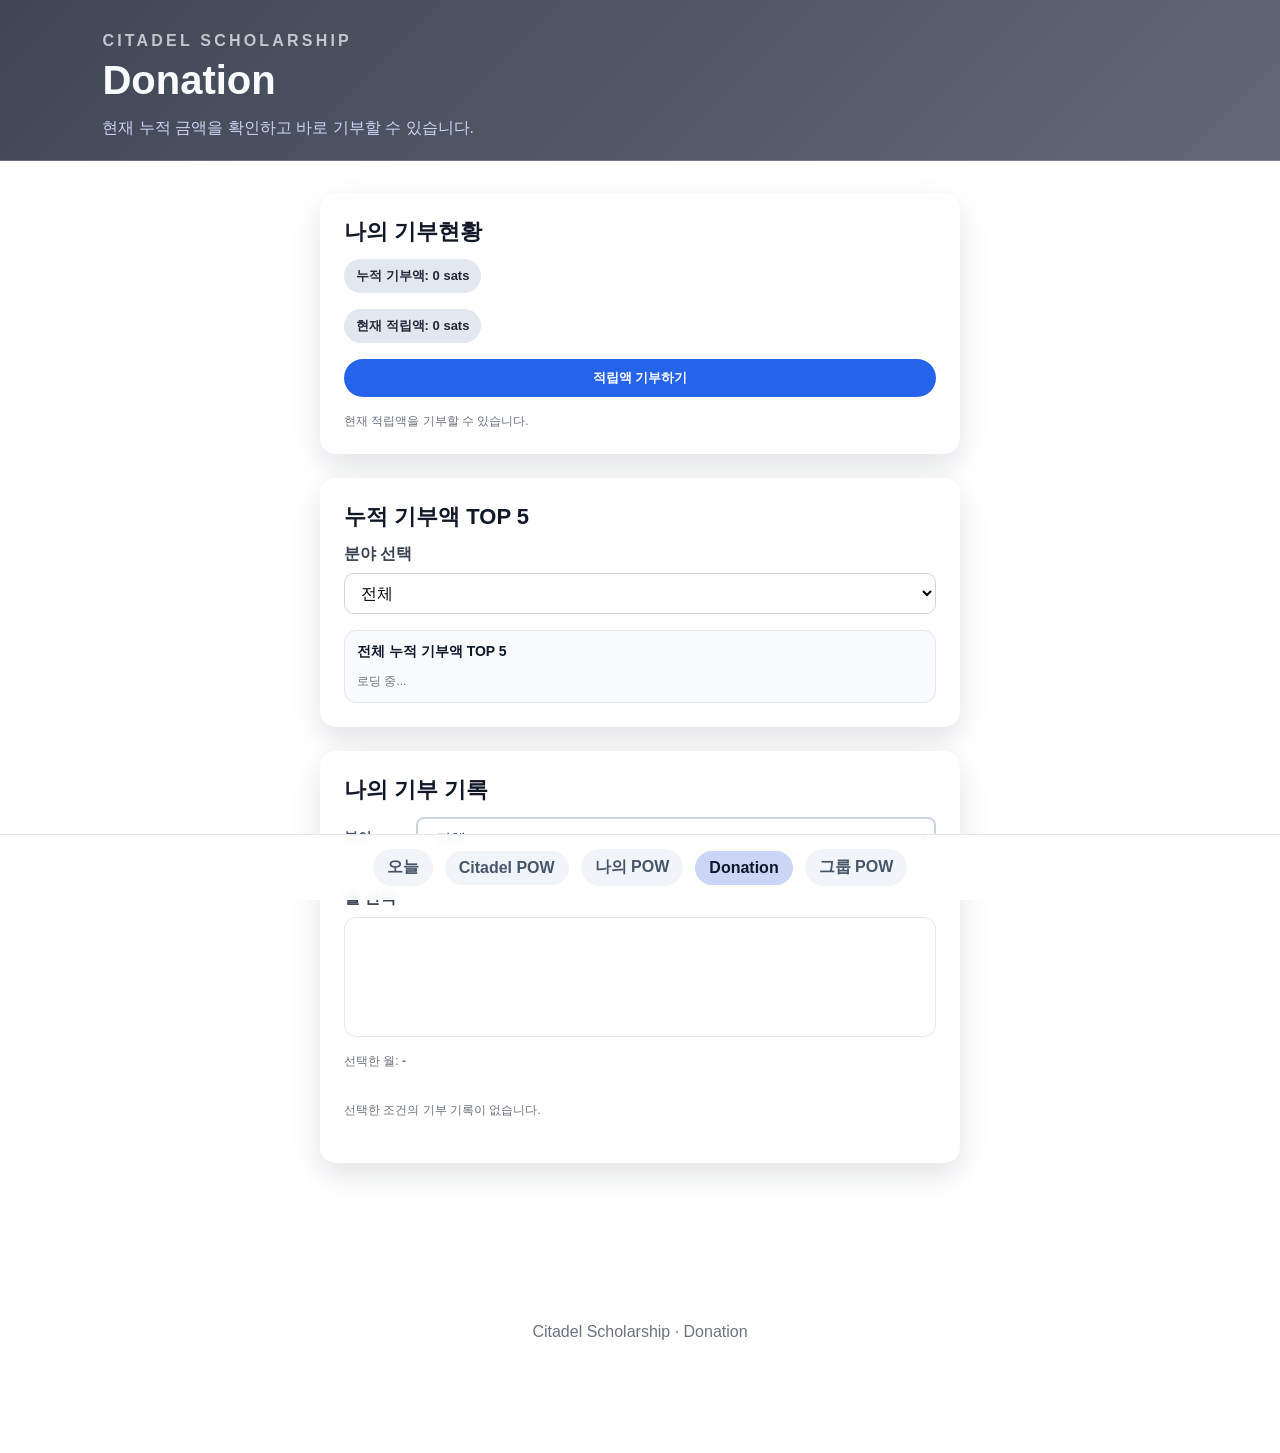
==== commit 12f57eea: "feat: Group POW Meet-up 기능 추가 Organizer가 그룹 POW 활동을 개최하고 참여자들이 QR 코드로 출석 확인 후 기부하는 기능을 추가했습니다.  주요 변" ====
--- a/donation-history.html
+++ b/donation-history.html
@@ -3,21 +3,22 @@
   <head>
     <meta charset="UTF-8" />
     <meta name="viewport" content="width=device-width, initial-scale=1" />
-    <title>Citadel Scholarship · 기부 기록</title>
+    <title>Citadel Scholarship · Donation</title>
     <link rel="stylesheet" href="styles.css" />
   </head>
   <body>
     <nav class="site-nav">
       <a href="index.html">오늘</a>
       <a href="study-history.html">Citadel POW</a>
-      <a href="my-pow-records.html">나의 POW 기록</a>
-      <a href="donation-history.html" class="active">기부 기록</a>
+      <a href="my-pow-records.html">나의 POW</a>
+      <a href="donation-history.html" class="active">Donation</a>
+      <a href="group-meetups.html">그룹 POW</a>
     </nav>
 
     <header class="hero compact">
       <div>
         <p class="eyebrow">Citadel Scholarship</p>
-        <h1>기부하기</h1>
+        <h1>Donation</h1>
         <p class="subtitle">현재 누적 금액을 확인하고 바로 기부할 수 있습니다.</p>
       </div>
     </header>
@@ -37,18 +38,50 @@
             <p class="hint">현재 적립액을 기부할 수 있습니다.</p>
           </div>
         </div>
+
         <div class="card">
           <h2>누적 기부액 TOP 5</h2>
           <div class="stack">
+            <!-- 분야 선택 -->
+            <label>
+              분야 선택
+              <select id="donation-category-filter">
+                <option value="all">전체</option>
+                <option value="pow-writing">✒️ 글쓰기</option>
+                <option value="pow-music">🎵 음악</option>
+                <option value="pow-study">📝 공부</option>
+                <option value="pow-art">🎨 그림</option>
+                <option value="pow-reading">📚 독서</option>
+                <option value="pow-service">✝️ 봉사</option>
+              </select>
+            </label>
+
             <div class="leaderboard">
-              <p class="leaderboard-title">누적 기부액 TOP 5</p>
-              <ol id="donation-leaderboard" class="leaderboard-list"></ol>
+              <p class="leaderboard-title" id="donation-leaderboard-title">전체 누적 기부액 TOP 5</p>
+              <ol id="donation-leaderboard" class="leaderboard-list">
+                <li class="hint">로딩 중...</li>
+              </ol>
             </div>
           </div>
         </div>
+
         <div class="card">
-          <h2>기부 기록</h2>
+          <h2>나의 기부 기록</h2>
           <div class="stack">
+            <!-- 필터 -->
+            <div class="filter-row">
+              <label class="filter-label">분야</label>
+              <select id="donation-record-category-filter" class="filter-select">
+                <option value="all">전체</option>
+                <option value="pow-writing">✒️ 글쓰기</option>
+                <option value="pow-music">🎵 음악</option>
+                <option value="pow-study">📝 공부</option>
+                <option value="pow-art">🎨 그림</option>
+                <option value="pow-reading">📚 독서</option>
+                <option value="pow-service">✝️ 봉사</option>
+              </select>
+            </div>
+
             <label>
               월 선택
               <select id="donation-month-select" class="scroll-select" size="6"></select>
@@ -57,7 +90,7 @@
               선택한 월: <strong id="donation-history-month">-</strong>
             </p>
             <div id="donation-history-list" class="history-list"></div>
-            <p id="donation-history-empty-page" class="hint">선택한 월의 기부 기록이 없습니다.</p>
+            <p id="donation-history-empty-page" class="hint">선택한 조건의 기부 기록이 없습니다.</p>
             <div id="donation-history-pagination" class="pagination"></div>
           </div>
         </div>
@@ -65,12 +98,19 @@
     </main>
 
     <footer>
-      <p>Citadel Scholarship · 기부 기록 페이지</p>
+      <p>Citadel Scholarship · Donation</p>
     </footer>
 
     <!-- 토글 상태를 위한 hidden input -->
     <input type="hidden" id="donation-scope" value="session" />
 
-    <script src="app.js"></script>
+    <!-- 공통 스크립트 -->
+    <script src="config.js"></script>
+    <script src="performance-monitor.js"></script>
+    <script src="cache-manager.js"></script>
+    <script src="common.js"></script>
+    <script src="api.js"></script>
+    <script src="components/leaderboard.js"></script>
+    <script src="donation-history-app.js"></script>
   </body>
 </html>
--- a/styles.css
+++ b/styles.css
@@ -1142,6 +1142,20 @@
   height: 36px;
   border-radius: 50%;
   object-fit: cover;
+  border: 2px solid #cbd5e1;
+}
+
+.leaderboard-avatar-fallback {
+  width: 36px;
+  height: 36px;
+  border-radius: 50%;
+  display: flex;
+  align-items: center;
+  justify-content: center;
+  font-weight: 700;
+  font-size: 16px;
+  color: white;
+  flex-shrink: 0;
   border: 2px solid #cbd5e1;
 }
 
@@ -1355,6 +1369,12 @@
     height: 32px;
   }
 
+  .leaderboard-avatar-fallback {
+    width: 32px;
+    height: 32px;
+    font-size: 14px;
+  }
+
   .leaderboard-username {
     font-size: 14px;
   }
@@ -1635,3 +1655,494 @@
   }
 }
 
+
+/* ============================================
+   Phase 5: 기부 기록 리스트 스타일
+   ============================================ */
+
+/* 기부 내역 리스트 */
+.history-list {
+  display: flex;
+  flex-direction: column;
+  gap: 12px;
+}
+
+.history-item {
+  padding: 16px;
+  background: #f8fafc;
+  border-radius: 10px;
+  border: 1px solid #e2e8f0;
+  transition: all 0.2s ease;
+}
+
+.history-item:hover {
+  background: #f1f5f9;
+  border-color: #cbd5e1;
+}
+
+.history-item-left {
+  display: flex;
+  align-items: center;
+  gap: 12px;
+  flex-wrap: wrap;
+  margin-bottom: 8px;
+}
+
+.history-item-right {
+  display: flex;
+  align-items: center;
+  justify-content: flex-end;
+}
+
+.history-date {
+  font-size: 14px;
+  font-weight: 600;
+  color: #64748b;
+}
+
+.history-category {
+  font-size: 14px;
+  font-weight: 700;
+  color: #3b82f6;
+}
+
+.history-amount {
+  font-size: 18px;
+  font-weight: 800;
+  color: #10b981;
+}
+
+.history-note {
+  margin-top: 8px;
+  padding-top: 8px;
+  border-top: 1px solid #e2e8f0;
+  font-size: 13px;
+  color: #64748b;
+  line-height: 1.5;
+}
+
+/* 반응형: 모바일 */
+@media (max-width: 640px) {
+  .history-item {
+    padding: 12px;
+  }
+
+  .history-item-left {
+    flex-direction: column;
+    align-items: flex-start;
+    gap: 6px;
+  }
+
+  .history-date,
+  .history-category {
+    font-size: 13px;
+  }
+
+  .history-amount {
+    font-size: 16px;
+  }
+}
+
+/* ============================================
+   Group POW Meet-up Styles
+   ============================================ */
+
+/* Meetup Grid */
+.meetups-grid {
+  display: grid;
+  grid-template-columns: repeat(auto-fill, minmax(320px, 1fr));
+  gap: 20px;
+  margin-top: 20px;
+}
+
+/* Meetup Card */
+.meetup-card {
+  background: white;
+  border: 1px solid #e2e8f0;
+  border-radius: 12px;
+  overflow: hidden;
+  transition: all 0.2s ease;
+  cursor: pointer;
+}
+
+.meetup-card:hover {
+  box-shadow: 0 4px 12px rgba(0, 0, 0, 0.1);
+  transform: translateY(-2px);
+}
+
+.meetup-card-image {
+  width: 100%;
+  height: 180px;
+  object-fit: cover;
+  background: linear-gradient(135deg, #667eea 0%, #764ba2 100%);
+}
+
+.meetup-card-content {
+  padding: 16px;
+}
+
+.meetup-card-title {
+  font-size: 18px;
+  font-weight: 700;
+  color: #1e293b;
+  margin: 0 0 8px 0;
+}
+
+.meetup-card-description {
+  font-size: 14px;
+  color: #64748b;
+  margin: 0 0 12px 0;
+  display: -webkit-box;
+  -webkit-line-clamp: 2;
+  -webkit-box-orient: vertical;
+  overflow: hidden;
+}
+
+.meetup-card-meta {
+  display: flex;
+  flex-direction: column;
+  gap: 8px;
+  font-size: 13px;
+  color: #64748b;
+  margin-bottom: 12px;
+}
+
+.meetup-card-meta-row {
+  display: flex;
+  align-items: center;
+  gap: 6px;
+}
+
+.meetup-card-stats {
+  display: grid;
+  grid-template-columns: 1fr 1fr;
+  gap: 12px;
+  padding-top: 12px;
+  border-top: 1px solid #e2e8f0;
+}
+
+.meetup-stat {
+  display: flex;
+  flex-direction: column;
+  gap: 4px;
+}
+
+.meetup-stat-label {
+  font-size: 12px;
+  color: #94a3b8;
+  font-weight: 500;
+}
+
+.meetup-stat-value {
+  font-size: 16px;
+  font-weight: 700;
+  color: #1e293b;
+}
+
+.meetup-card-actions {
+  display: flex;
+  gap: 8px;
+  margin-top: 12px;
+}
+
+.meetup-card-actions .btn {
+  flex: 1;
+  padding: 8px 16px;
+  font-size: 14px;
+}
+
+/* Meetup Status Badge */
+.meetup-status-badge {
+  display: inline-block;
+  padding: 4px 12px;
+  border-radius: 12px;
+  font-size: 12px;
+  font-weight: 600;
+}
+
+.meetup-status-badge.scheduled {
+  background: #dbeafe;
+  color: #1e40af;
+}
+
+.meetup-status-badge.in_progress {
+  background: #fef3c7;
+  color: #92400e;
+}
+
+.meetup-status-badge.completed {
+  background: #dcfce7;
+  color: #166534;
+}
+
+.meetup-status-badge.cancelled {
+  background: #fee2e2;
+  color: #991b1b;
+}
+
+/* Modal Styles */
+.modal {
+  position: fixed;
+  top: 0;
+  left: 0;
+  width: 100%;
+  height: 100%;
+  z-index: 1000;
+  display: flex;
+  align-items: center;
+  justify-content: center;
+}
+
+.modal.hidden {
+  display: none;
+}
+
+.modal-overlay {
+  position: absolute;
+  top: 0;
+  left: 0;
+  width: 100%;
+  height: 100%;
+  background: rgba(0, 0, 0, 0.5);
+}
+
+.modal-content {
+  position: relative;
+  background: white;
+  border-radius: 16px;
+  padding: 24px;
+  max-width: 600px;
+  width: 90%;
+  max-height: 80vh;
+  overflow-y: auto;
+  box-shadow: 0 20px 25px -5px rgba(0, 0, 0, 0.1);
+}
+
+.modal-content.modal-small {
+  max-width: 400px;
+}
+
+.modal-close {
+  position: absolute;
+  top: 16px;
+  right: 16px;
+  width: 32px;
+  height: 32px;
+  border: none;
+  background: #f1f5f9;
+  color: #64748b;
+  font-size: 24px;
+  line-height: 1;
+  cursor: pointer;
+  border-radius: 8px;
+  transition: all 0.2s ease;
+}
+
+.modal-close:hover {
+  background: #e2e8f0;
+  color: #1e293b;
+}
+
+/* Form Styles for Modals */
+.form-group {
+  margin-bottom: 20px;
+}
+
+.form-group label {
+  display: block;
+  font-size: 14px;
+  font-weight: 600;
+  color: #1e293b;
+  margin-bottom: 8px;
+}
+
+.form-group input[type="text"],
+.form-group input[type="number"],
+.form-group input[type="datetime-local"],
+.form-group textarea,
+.form-group select {
+  width: 100%;
+  padding: 10px 12px;
+  border: 1px solid #cbd5e1;
+  border-radius: 8px;
+  font-size: 14px;
+  transition: border-color 0.2s ease;
+}
+
+.form-group input:focus,
+.form-group textarea:focus,
+.form-group select:focus {
+  outline: none;
+  border-color: #3b82f6;
+}
+
+.form-group textarea {
+  resize: vertical;
+  min-height: 80px;
+}
+
+.form-hint {
+  font-size: 12px;
+  color: #64748b;
+  margin-top: 6px;
+}
+
+.form-actions {
+  display: flex;
+  gap: 12px;
+  justify-content: flex-end;
+  margin-top: 24px;
+}
+
+/* QR Code Styles */
+.qr-code-container {
+  display: flex;
+  flex-direction: column;
+  align-items: center;
+  gap: 16px;
+  padding: 20px;
+}
+
+.qr-code-image {
+  border: 4px solid #e2e8f0;
+  border-radius: 12px;
+  padding: 16px;
+  background: white;
+}
+
+.qr-code-hint {
+  text-align: center;
+  color: #64748b;
+  font-size: 14px;
+}
+
+.qr-scanner-preview {
+  width: 100%;
+  max-width: 400px;
+  border-radius: 12px;
+  overflow: hidden;
+}
+
+/* Participant List */
+.participants-list {
+  display: flex;
+  flex-direction: column;
+  gap: 12px;
+  margin-top: 16px;
+}
+
+.participant-item {
+  display: flex;
+  align-items: center;
+  gap: 12px;
+  padding: 12px;
+  background: #f8fafc;
+  border-radius: 8px;
+}
+
+.participant-avatar {
+  width: 40px;
+  height: 40px;
+  border-radius: 50%;
+  object-fit: cover;
+}
+
+.participant-avatar-fallback {
+  width: 40px;
+  height: 40px;
+  border-radius: 50%;
+  display: flex;
+  align-items: center;
+  justify-content: center;
+  font-weight: 700;
+  font-size: 16px;
+  color: white;
+  background: linear-gradient(135deg, #667eea 0%, #764ba2 100%);
+}
+
+.participant-info {
+  flex: 1;
+}
+
+.participant-name {
+  font-size: 14px;
+  font-weight: 600;
+  color: #1e293b;
+}
+
+.participant-meta {
+  font-size: 12px;
+  color: #64748b;
+}
+
+.participant-status {
+  display: flex;
+  align-items: center;
+  gap: 4px;
+  font-size: 12px;
+  font-weight: 600;
+}
+
+.participant-status.attended {
+  color: #16a34a;
+}
+
+.participant-status.not-attended {
+  color: #94a3b8;
+}
+
+/* Tab Navigation for Meet-up Status */
+.tab-nav {
+  display: flex;
+  gap: 8px;
+  border-bottom: 2px solid #e2e8f0;
+  margin-bottom: 20px;
+}
+
+.tab-button {
+  padding: 12px 20px;
+  background: none;
+  border: none;
+  border-bottom: 2px solid transparent;
+  font-size: 14px;
+  font-weight: 600;
+  color: #64748b;
+  cursor: pointer;
+  transition: all 0.2s ease;
+  margin-bottom: -2px;
+}
+
+.tab-button:hover {
+  color: #1e293b;
+}
+
+.tab-button.active {
+  color: #3b82f6;
+  border-bottom-color: #3b82f6;
+}
+
+/* Responsive Styles for Meet-ups */
+@media (max-width: 768px) {
+  .meetups-grid {
+    grid-template-columns: 1fr;
+  }
+
+  .modal-content {
+    width: 95%;
+    padding: 20px;
+    max-height: 90vh;
+  }
+
+  .meetup-card-stats {
+    grid-template-columns: 1fr;
+  }
+
+  .form-actions {
+    flex-direction: column-reverse;
+  }
+
+  .form-actions .btn {
+    width: 100%;
+  }
+}
+
